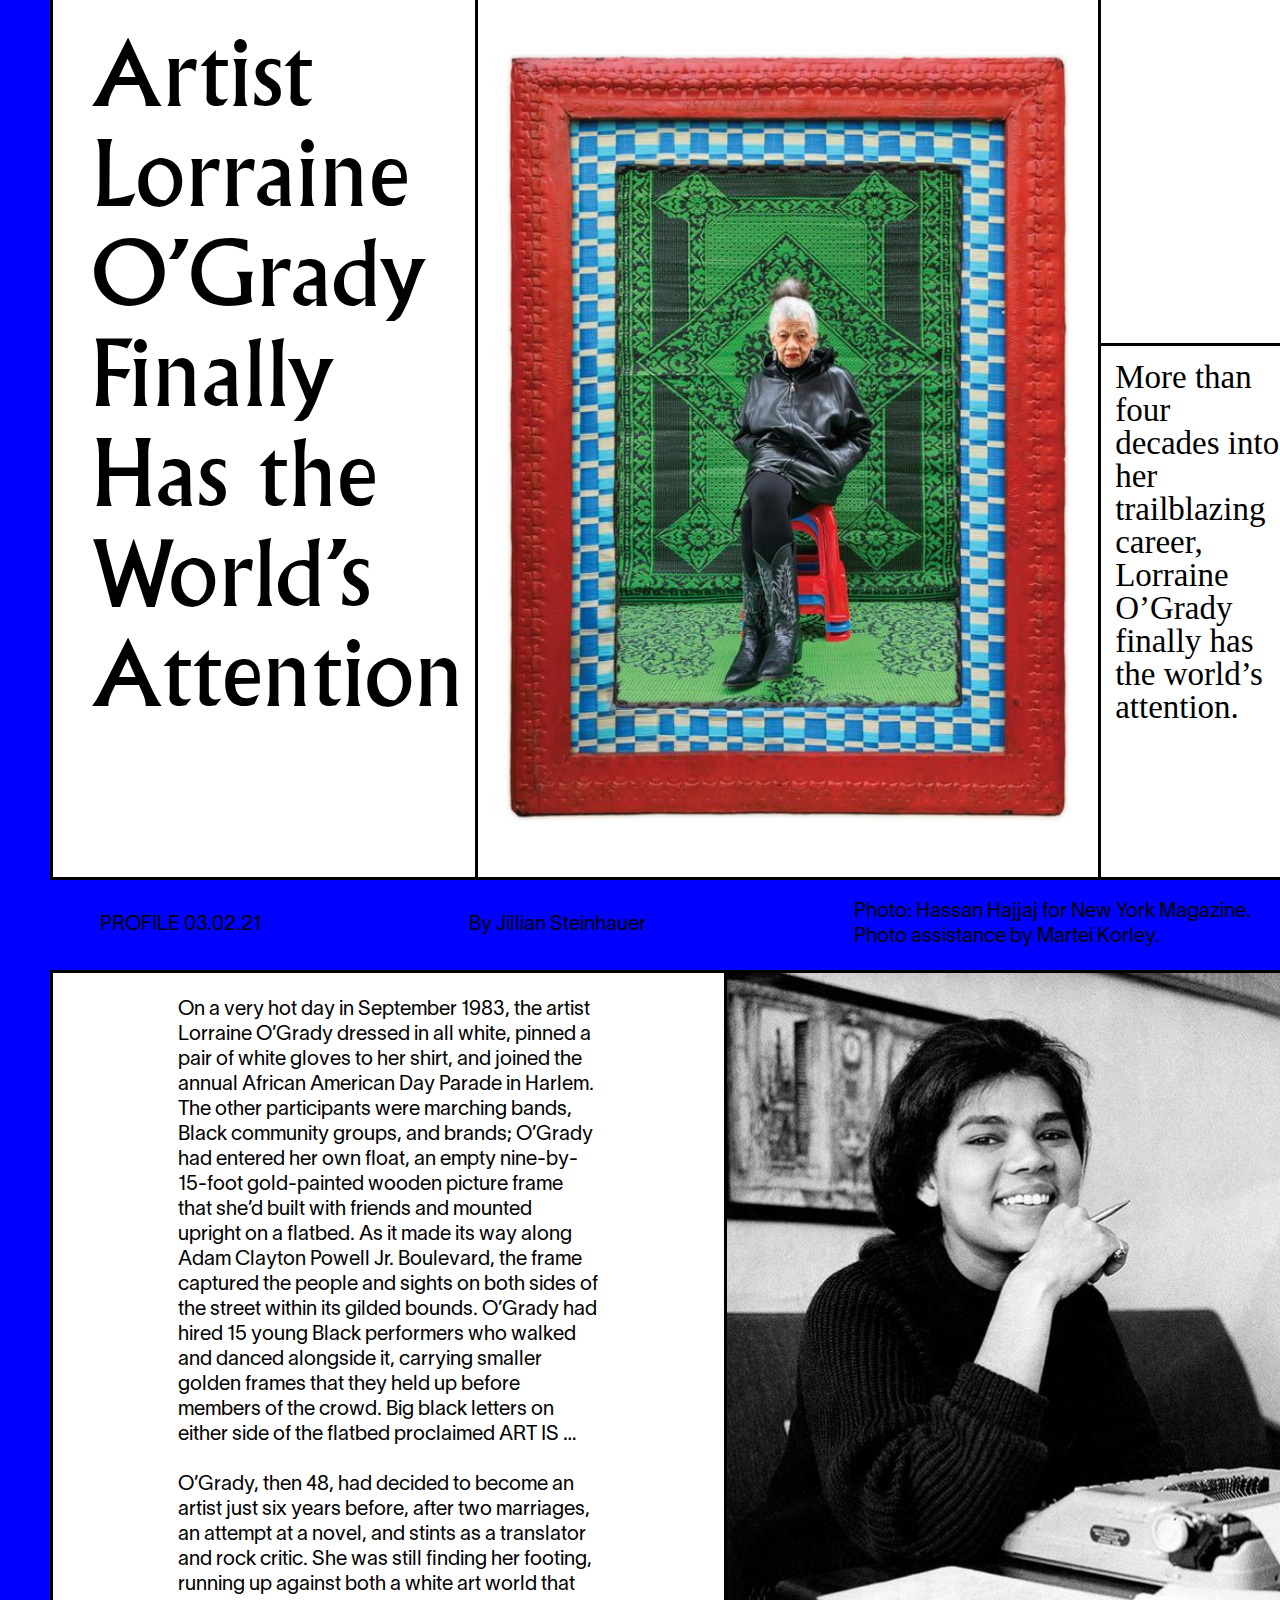
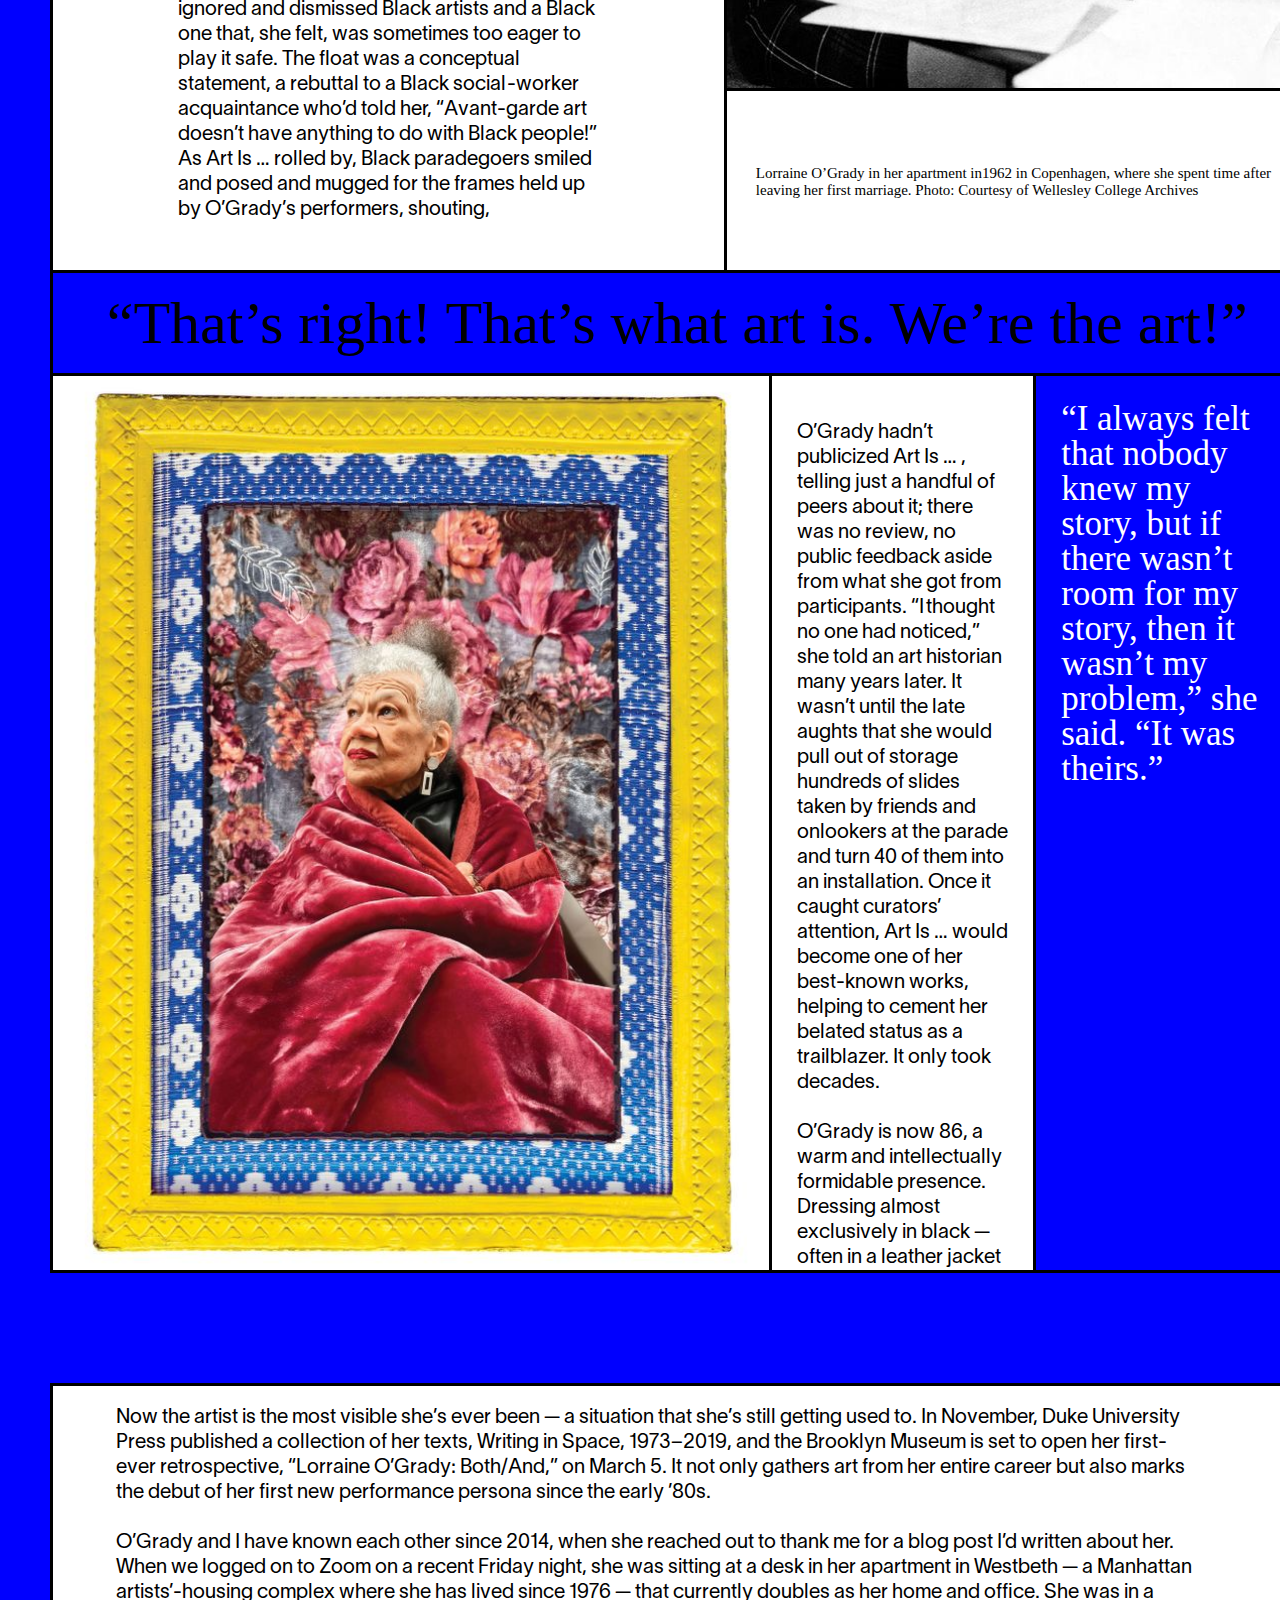
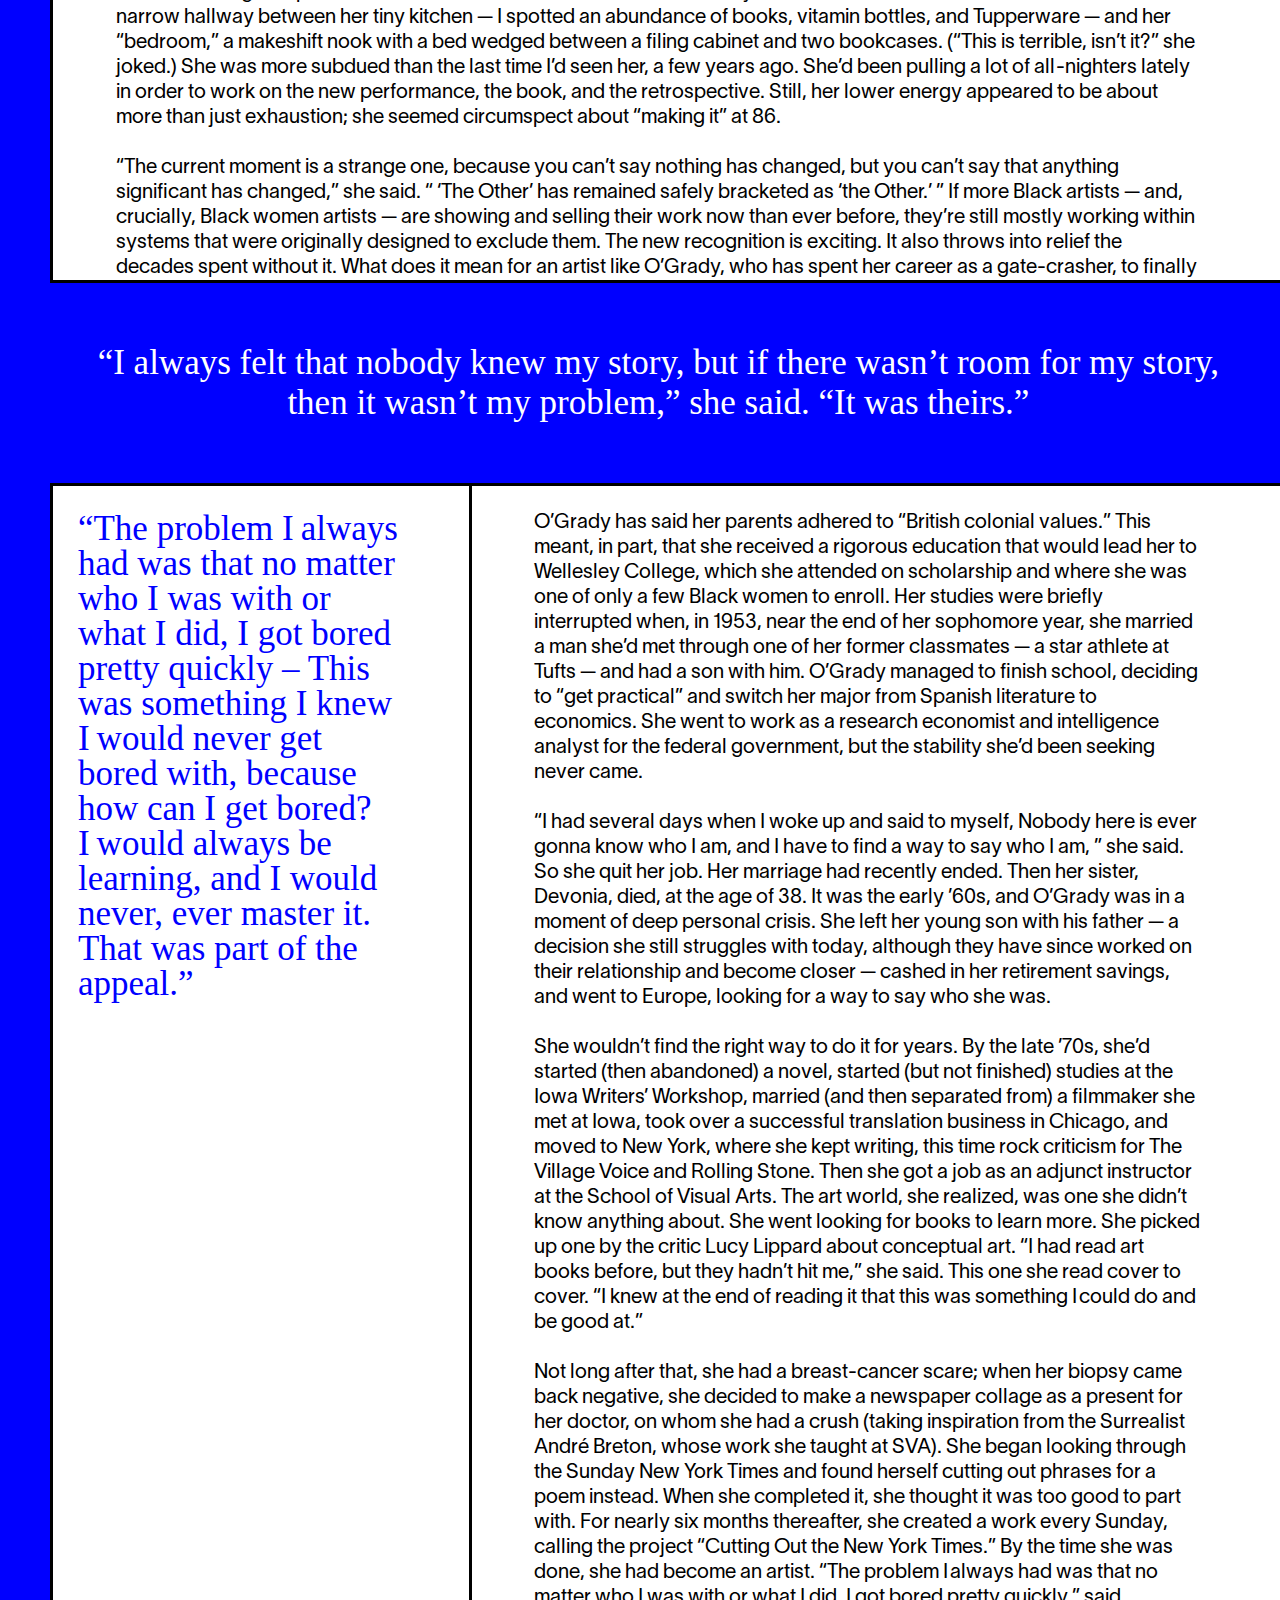
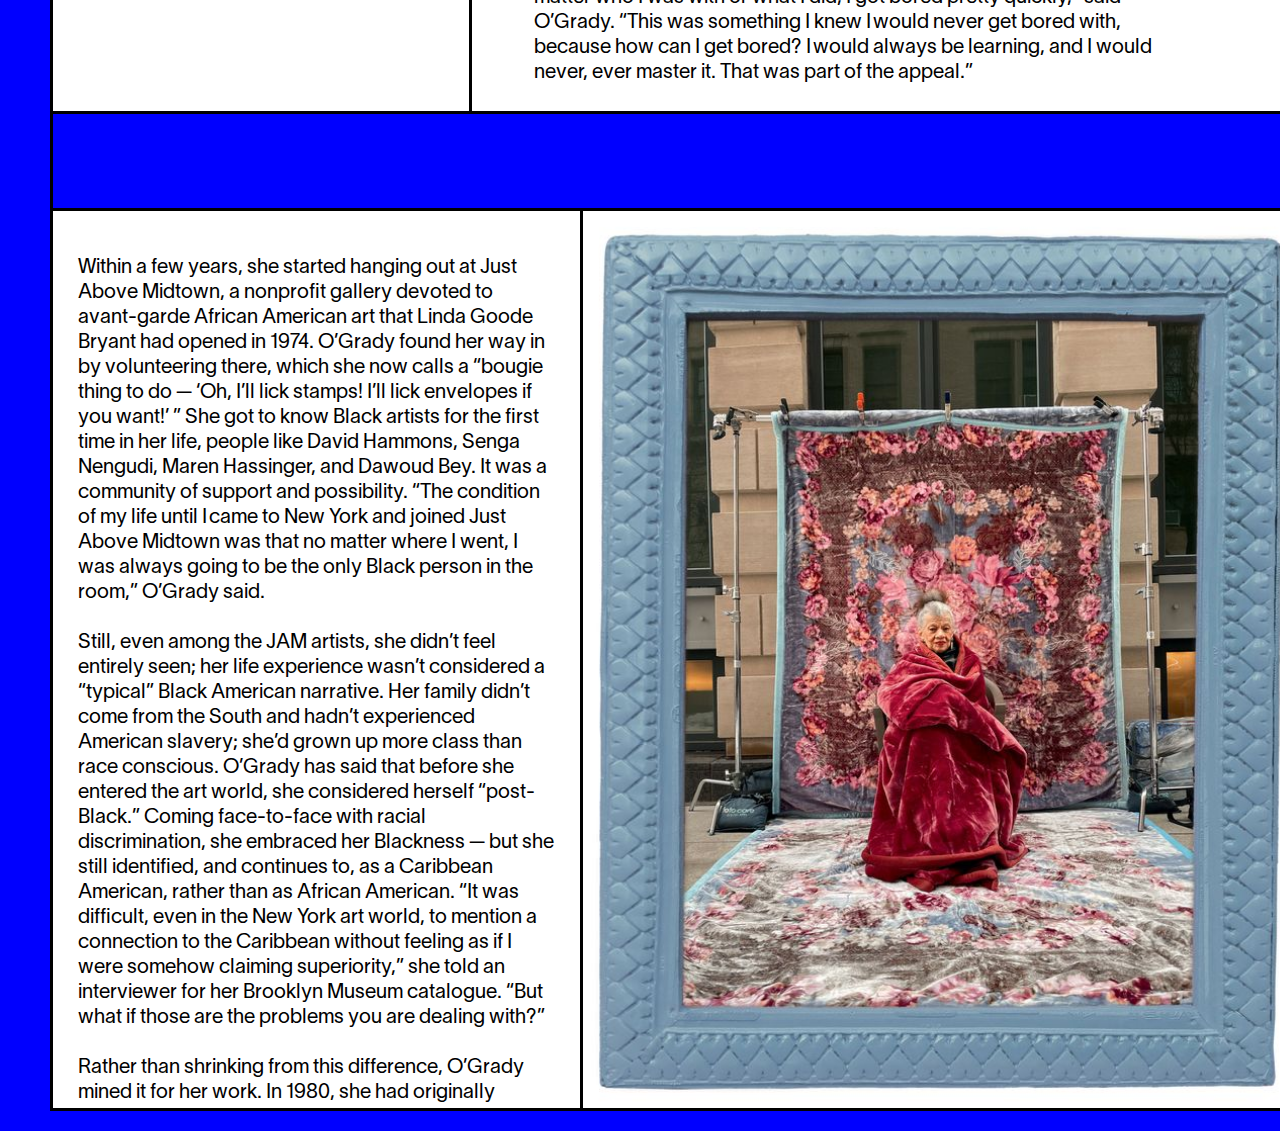
==== two.html @ f1df0211 "1" ====
<!DOCTYPE html>
<html lang="en">
    <head>
    	<meta http-equiv="x-ua-compatible" content="ie=edge">
        <meta charset="utf-8"> 
       	<meta name="viewport" content="width=device-width, initial-scale=1">
        <title>Grad Type 2 / P2 / O1</title>

        <link rel="stylesheet" href="two.css">

    </head>

    <body>
        
        <div class="intro">
       
                <p class= "title"> Artist Lorraine O’Grady Finally Has the World’s Attention</p>
         <p class="imageone" alt="Lorraine O'Grady Seated in Chair" ></p>
         <div class="introleft">
             <p class="spacer"></p>
         <p class="subheader"> More than four decades into her trailblazing career, Lorraine O’Grady finally has the world’s attention.</p>
         
        </div>
        </div>
                
            
            <div class="byline">
                <p class= "profile"> PROFILE 03.02.21</p>
                <p class="author">By Jillian Steinhauer</p>
                <p class="caption">Photo: Hassan Hajjaj for New York Magazine. <br>Photo assistance by Martei Korley.</p>
                
        </div>
  
    
    </div>
    

        </div>

       
        <div class ="flex-container-one">
            <p class="bodyone">On a very hot day in September 1983, the artist Lorraine O’Grady dressed in all white, pinned a pair of white gloves to her shirt, and joined the annual African American Day Parade in Harlem. The other participants were marching bands, Black community groups, and brands; O’Grady had entered her own float, an empty nine-by-15-foot gold-painted wooden picture frame that she’d built with friends and mounted upright on a flatbed. As it made its way along Adam Clayton Powell Jr. Boulevard, the frame captured the people and sights on both sides of the street within its gilded bounds. O’Grady had hired 15 young Black performers who walked and danced alongside it, carrying smaller golden frames that they held up before members of the crowd. Big black letters on either side of the flatbed proclaimed ART IS …<br><br>

                O’Grady, then 48, had decided to become an artist just six years before, after two marriages, an attempt at a novel, and stints as a translator and rock critic. She was still finding her footing, running up against both a white art world that ignored and dismissed Black artists and a Black one that, she felt, was sometimes too eager to play it safe. The float was a conceptual statement, a rebuttal to a Black social-worker acquaintance who’d told her, “Avant-garde art doesn’t have anything to do with Black people!” As Art Is … rolled by, Black paradegoers smiled and posed and mugged for the frames held up by O’Grady’s performers, shouting,<br><br> </p>

                <figure class=imgtwo>
            
                <img class="imagetwo"src="images/imagetwo.jpg" alt="Smiling Lorraine O'Grady in her apartment in 1962 in Copenhagen."><figcaption>Lorraine O’Grady in her apartment in1962 in Copenhagen, where she spent time after leaving her first marriage. Photo: Courtesy of Wellesley College Archives</figcaption></img>
            </figure>
               
            </div>
            

            <p class="pullquoteone">  “That’s right! That’s what art is. We’re the art!”</p>
        </div>
                
            <div class="flex-container-two">

        

                <img class="imagethree" src="images/imagethree.jpg" alt="Close-up of Lorraine O'Grady Seated in Chair" >
            </img>
            

            <div class="text2">

                <p>
                
                O’Grady hadn’t publicized Art Is … , telling just a handful of peers about it; there was no review, no public feedback aside from what she got from participants. “I thought no one had noticed,” she told an art historian many years later. It wasn’t until the late aughts that she would pull out of storage hundreds of slides taken by friends and onlookers at the parade and turn 40 of them into an installation. Once it caught curators’ attention, Art Is … would become one of her best-known works, helping to cement her belated status as a trailblazer. It only took decades.<br><br>
                
                O’Grady is now 86, a warm and intellectually formidable presence. Dressing almost exclusively in black — often in a leather jacket and tight pants or leggings that hug her thin form — she wears chunky silver jewelry and favors red lipstick. She usually styles her dark curly hair up and forward in a kind of punk-inflected Afro (although the pandemic has forced it into a gray-and-white ponytail). She tends to lean toward you when she speaks, sliding smoothly between two levels of conversation: an accessible one, punctuated by her infectious laugh, and a more rarefied zone. She’s equally given to long, sometimes meandering stories and profoundly succinct expressions of complex ideas.<br><br>
                
                This is as true in public conversations as in private ones. Speaking at a 2015 conference at the National Museum of Women in the Arts, wearing a rubber gorilla mask as part of the anonymous feminist activist group the Guerrilla Girls, she delivered an earnest seven-minute dissection of the phrase “women and artists of color” and the way it leaves out people who are both. At the end, she quipped: “This problem is defeating us, and, I mean, it defeats me, because any time I try to get a language, it just doesn’t work on a poster!”<br><br>
            
                O’Grady has made art using collage, performance, photo installation, and video. She has written criticism and curated shows. She has studied Egyptology and European modernism. Through every medium and subject, she has built a body of work that asserts two key ideas: the centrality of Black women and their stories and the ways in which hybridity — of people, cultures, ideas — has shaped the modern Western world. These are also the central themes of her life, as a Black middle-class Caribbean American woman who has never fit neatly into prescribed categories. “I always felt that nobody knew my story, but if there wasn’t room for my story, then it wasn’t my problem,” she said. “It was theirs.”<br><br></p>
                </div>

        

            

            <p class="pqtwo">  “I always felt that nobody knew my story, but if there wasn’t room for my story, then it wasn’t my problem,” she said. “It was theirs.”</p>
        </div>
                
        </div>
             
    </div>
<div>
    <p class="spacertwo"></p>
</div>




<div class ="flex-container-three">

        <p>Now the artist is the most visible she’s ever been — a situation that she’s still getting used to. In November, Duke University Press published a collection of her texts, Writing in Space, 1973–2019, and the Brooklyn Museum is set to open her first-ever retrospective, “Lorraine O’Grady: Both/And,” on March 5. It not only gathers art from her entire career but also marks the debut of her first new performance persona since the early ’80s.<br><br>
        
        O’Grady and I have known each other since 2014, when she reached out to thank me for a blog post I’d written about her. When we logged on to Zoom on a recent Friday night, she was sitting at a desk in her apartment in Westbeth — a Manhattan artists’-housing complex where she has lived since 1976 — that currently doubles as her home and office. She was in a narrow hallway between her tiny kitchen — I spotted an abundance of books, vitamin bottles, and Tupperware — and her “bedroom,” a makeshift nook with a bed wedged between a filing cabinet and two bookcases. (“This is terrible, isn’t it?” she joked.) She was more subdued than the last time I’d seen her, a few years ago. She’d been pulling a lot of all-nighters lately in order to work on the new performance, the book, and the retrospective. Still, her lower energy appeared to be about more than just exhaustion; she seemed circumspect about “making it” at 86.<br><br>
        
        “The current moment is a strange one, because you can’t say nothing has changed, but you can’t say that anything significant has changed,” she said. “ ‘The Other’ has remained safely bracketed as ‘the Other.’ ” If more Black artists — and, crucially, Black women artists — are showing and selling their work now than ever before, they’re still mostly working within systems that were originally designed to exclude them. The new recognition is exciting. It also throws into relief the decades spent without it. What does it mean for an artist like O’Grady, who has spent her career as a gate-crasher, to finally be welcomed in?<br><br>

        Lorraine’s parents, Lena and Edwin O’Grady, were both born in Jamaica, but they met at a cricket match in Boston in the 1920s. Lorraine was born on September 21, 1934, 11 years after her older sister, Devonia. The girls grew up first on an Irish immigrant block, then a Jewish one; the little West Indian community they were part of was centered on an Episcopal church. Lena and Edwin had both come from well-educated upper- and middle-class families in Jamaica, but upon arrival in the U.S., they’d been forced into working-class jobs.<br><br>

        Boston was a heavily white city at the time, and O’Grady said her class-conscious parents didn’t relate to many of the African Americans there, including upper-class Black Bostonians. “They felt that they were looked down on,” she said. “They had different styles, different tastes, different everything. They couldn’t bridge the gap, and they didn’t want to, actually — I think it was self-defense.” Still, she remembers that when her mother spoke to other members of the exclusive Black women’s social club she’d joined, she tried to disguise her Jamaican accent. “It would drive me nuts,” O’Grady said, “to see her contorting herself. I liked the way she talked.”<br><br>

    </p>


</div>

<div class="pqthree">  “I always felt that nobody knew my story, but if there wasn’t room for my story, then it wasn’t my problem,” she said. “It was theirs.”
</div>
</div>


<div class="flexbox-container-four">
    <div class="pqfour">  “The problem I always had was that no matter who I was with or what I did, I got bored pretty quickly – This was something I knew I would never get bored with, because how can I get bored? I would always be learning, and I would never, ever master it. That was part of the appeal.”</div>

    <p class="textfour">
        
        O’Grady has said her parents adhered to “British colonial values.” This meant, in part, that she received a rigorous education that would lead her to Wellesley College, which she attended on scholarship and where she was one of only a few Black women to enroll. Her studies were briefly interrupted when, in 1953, near the end of her sophomore year, she married a man she’d met through one of her former classmates — a star athlete at Tufts — and had a son with him. O’Grady managed to finish school, deciding to “get practical” and switch her major from Spanish literature to economics. She went to work as a research economist and intelligence analyst for the federal government, but the stability she’d been seeking never came.<br><br>
        
        “I had several days when I woke up and said to myself, Nobody here is ever gonna know who I am, and I have to find a way to say who I am, ” she said. So she quit her job. Her marriage had recently ended. Then her sister, Devonia, died, at the age of 38. It was the early ’60s, and O’Grady was in a moment of deep personal crisis. She left her young son with his father — a decision she still struggles with today, although they have since worked on their relationship and become closer — cashed in her retirement savings, and went to Europe, looking for a way to say who she was.<br><br>
        
        She wouldn’t find the right way to do it for years. By the late ’70s, she’d started (then abandoned) a novel, started (but not finished) studies at the Iowa Writers’ Workshop, married (and then separated from) a filmmaker she met at Iowa, took over a successful translation business in Chicago, and moved to New York, where she kept writing, this time rock criticism for The Village Voice and Rolling Stone. Then she got a job as an adjunct instructor at the School of Visual Arts. The art world, she realized, was one she didn’t know anything about. She went looking for books to learn more. She picked up one by the critic Lucy Lippard about conceptual art. “I had read art books before, but they hadn’t hit me,” she said. This one she read cover to cover. “I knew at the end of reading it that this was something I could do and be good at.”<br><br>
        
        Not long after that, she had a breast-cancer scare; when her biopsy came back negative, she decided to make a newspaper collage as a present for her doctor, on whom she had a crush (taking inspiration from the Surrealist André Breton, whose work she taught at SVA). She began looking through the Sunday New York Times and found herself cutting out phrases for a poem instead. When she completed it, she thought it was too good to part with. For nearly six months thereafter, she created a work every Sunday, calling the project “Cutting Out the New York Times.” By the time she was done, she had become an artist. “The problem I always had was that no matter who I was with or what I did, I got bored pretty quickly,” said O’Grady. “This was something I knew I would never get bored with, because how can I get bored? I would always be learning, and I would never, ever master it. That was part of the appeal.”<br><br></p>

     

    </div>

    <div>
        <p class="spacerthree"></p>
    </div>

    <div class= "flexbox-container-five">
        <div class= "textfive">
       
        <p >Within a few years, she started hanging out at Just Above Midtown, a nonprofit gallery devoted to avant-garde African American art that Linda Goode Bryant had opened in 1974. O’Grady found her way in by volunteering there, which she now calls a “bougie thing to do — ‘Oh, I’ll lick stamps! I’ll lick envelopes if you want!’ ” She got to know Black artists for the first time in her life, people like David Hammons, Senga Nengudi, Maren Hassinger, and Dawoud Bey. It was a community of support and possibility. “The condition of my life until I came to New York and joined Just Above Midtown was that no matter where I went, I was always going to be the only Black person in the room,” O’Grady said.<br><br>
        
        Still, even among the JAM artists, she didn’t feel entirely seen; her life experience wasn’t considered a “typical” Black American narrative. Her family didn’t come from the South and hadn’t experienced American slavery; she’d grown up more class than race conscious. O’Grady has said that before she entered the art world, she considered herself “post-Black.” Coming face-to-face with racial discrimination, she embraced her Blackness — but she still identified, and continues to, as a Caribbean American, rather than as African American. “It was difficult, even in the New York art world, to mention a connection to the Caribbean without feeling as if I were somehow claiming superiority,” she told an interviewer for her Brooklyn Museum catalogue. “But what if those are the problems you are dealing with?”<br><br>
        
        Rather than shrinking from this difference, O’Grady mined it for her work. In 1980, she had originally planned to attend her 25th reunion at Wellesley. Instead, she debuted a performance persona that would allow her to both enter and critique the art world at the same time: Mlle Bourgeoise Noire, otherwise known as Miss Black Middle-Class, of Boston. This avatar came to O’Grady one day as she was walking through Union Square. The artist imagined her as the winner of an international beauty pageant held in Cayenne, French Guiana, in 1955. She was, perhaps, a version of O’Grady that might have existed in an alternate reality.<br><br>
        
        One night in June, when JAM had an opening, O’Grady showed up unannounced (to everyone except Goode Bryant) wearing a crown, sash, and gown and cape she had made out of 180 pairs of white gloves, acquired from thrift stores around the city. Accompanied by her brother-in-law playing her master of ceremonies, O’Grady as Mlle Bourgeoise Noire circulated among the guests, smiling as she passed out white chrysanthemums. When she’d given them all away, she donned a pair of above-the-elbow white gloves and began to whip herself with a white cat-o’-nine-tails, before shouting a short poem that ended with the line “Black art must take more risks!!!” Then she left.<br><br>
        
        “When she told me about Mlle Bourgeoise Noire and that she wanted to do this, I wondered to myself, Will she take creative risk?” recalled Goode Bryant. “That night answered it. That took so much courage.” Goode Bryant explained that although people in the crowd knew O’Grady, they’d never seen her art and didn’t necessarily anticipate something so radical from the woman who’d been writing the gallery’s press releases. “I don’t know that I expected she would be so stark in her reveal of the layers and contradictions,” Goode Bryant said. “I knew she was on her way at that point.”<br><br></p>

    <p>The following year, O’Grady crashed another opening in the same fashion, this time for a New Museum show that featured nine white contemporary artists who adopted personae in their work. The museum had invited O’Grady to participate in an education program but not to show her own art. (Even that offer was rescinded after her guerrilla performance.) “I was furious at the segregation and the assumptions that the white art world made every day without even thinking about it,” O’Grady said. “But nobody was really saying anything. Everybody was still trying to play nice. I hadn’t been established — I had nothing to lose.” Mlle Bourgeoise Noire became her instrument for calling out the segregation of the New York art scene. Within the next two years, she organized an exhibition that featured 14 white and 14 Black artists, as well as the Art Is … performance, under the guise of the character.<br><br>

        “The thing that feels so distinctive about Lorraine is she confounds so many different people’s expectations,” said Zoé Whitley, who has curated the artist’s work and is now the director of London’s Chisenhale Gallery. When O’Grady was starting out, Whitley said, she faced a dearth of models and options — especially as a Black woman making performance art, which was relatively new and considered by many to be a white genre. She “was really pushing boundaries in terms of gender and race and class or even what art mediums she should adopt,” Whitley said. “She didn’t ask anyone for permission or wait for that to be granted; she accorded that power to herself.”<br><br>
        
        Not all of O’Grady’s early work was so confrontational. In 1982, she staged Rivers, First Draft, or The Woman in Red, an ensemble piece with 17 participants, in Central Park. Starring O’Grady as the titular character, the performance loosely told the story of her navigating the antagonisms of the art world to find her voice as an artist against the backdrop of her Caribbean and New England roots. It was less of a straightforward narrative than what O’Grady called “a collage in space”: Three versions of her at different ages appeared separately and simultaneously, moving through different sequences and actions until, at the end, they united and walked together through a stream. “I would say that the Mlle Bourgeoise Noire project, those pieces were not the core of my work,” she told me. “The core was this other work that combined self-exploration with cultural critique.”<br><br>
        
        That quality grew more pronounced over time as she abandoned performance and moved her work to the wall. Her first solo show, at INTAR gallery in midtown in 1991, featured a group of photomontages now collectively titled “Body Is the Ground of My Experience.” These surreal, playful, and sometimes dark pieces, such as The Fir-Palm, which shows a composite tree springing from a Black woman’s navel, posit Black women’s bodies as a kind of ground zero for Western culture — a subject O’Grady continued to investigate the following year with “Olympia’s Maid.” Referencing the Black woman in Manet’s 1863 painting Olympia, this groundbreaking essay asserted the need for Black women to reclaim their subjectivity. One line perfectly sums up her ethos: “Critiquing them does not show who you are: it cannot turn you from an object into a subject of history.”<br><br>
        
        Soon after, O’Grady would add a postscript: Western culture is structured by binaries and a logic of either-or — good versus evil, black versus white — that create supremacies. The solution is to embrace the concept of “both/and,” the coexistence of supposed opposites. Plurality and hybridity as the norm. “Look, I’m not somebody who tries to say we’re all the same. The differences are real,” O’Grady told me. “The problem isn’t the differences. The problem is the hierarchization of the differences.”<br><br>
        
        The idea of “both/and” has manifested most clearly in her use of diptychs — for instance, placing images of the ancient Egyptian queen Nefertiti next to photographs of her sister in the work Miscegenated Family Album; between them, there is an implied connection, a gap, and a tension. It’s also there in the multiplicity of a piece like Rivers, the duality of both gazing outward and in, and in O’Grady herself, a product of several heritages, “living on a hyphen,” as she put it. It informs her overall approach, which is to treat everything as unfixed.<br><br>
        
        O’Grady was constantly refining her ideas, but she still wasn’t finding the audience she wanted. Even her solo exhibition hadn’t been received as she’d hoped: Operation Desert Storm started the week before it opened, gluing New Yorkers to their TVs. The show was important to her, said O’Grady, “but it was like a stone dropping into the middle of the ocean.”<br><br></p>

       
        </div>
      

        <img class="imagefour" src="images/imagefour.jpg" alt="Close-up of Lorraine O'Grady Seated in Chair" >
        
</div>
</div>
</div>
        
    </body>
</body>
</html>
---- two.css ----
* {
  box-sizing: border-box;
}

@font-face {
  font-family:'fugue-regular' ;
  src: url('fonts/three/fugue_regular.otf')format('opentype');
}

@font-face {
  font-family:'Universe' ;
  src: url('fonts/four/UniversNextPro-LightExt.otf')format('opentype');
}

@font-face {
  font-family:'Albertus' ;
  src: url('fonts/two/Monotype\ -\ AlbertusMTPro\ copy.otf')format('opentype');
}

@font-face {
  font-family:'Rigraf' ;
  src: url('fonts/one/DXRigraf-SemiBold.otf')format('opentype');
}

@font-face {
  font-family:'Lou' ;
  src: url('fonts/four/Lausanne-300.otf')format('opentype');
}

body {
  width: 98%;
  height: 100%;
  padding: 0;
  overflow:scroll;
  font-size: 20px;
  overflow-x: hidden;
  margin-left:50px;
  margin-top:-20px;
  background-color: blue;
 
}

.intro{
display:flex;
flex-direction: row;
padding-top:1%;
height: 100vh;
background-color: white;
}

p{
  font-family: 'Lou';
  line-height: 25px;
}

.title{
  height:auto;
  border:black;
  border-style: solid;
  margin:0;
  width: 40%;
  min-height:50%;
  overflow:scroll;

  padding:3%;
  font-family: 'Albertus';
  font-size: 90px;
  line-height: 100px;


  animation-name: flashthree;
  animation: flashthree 2s step-start infinite;
}

@keyframes flashthree{
  
  0% { opacity: 1.0;color:blue }
  50% { opacity: 1.0;color:blue;}
  100% { opacity: 1.0; color:black;}

}

.imageone{
  height:auto;
  border:black;
  border-style: solid;
  border-right:none;
  border-left:none;
  margin:0;
  width: 60%;
  background-image: url('images/imageone.jpg');
  background-size: 100%;
  background-repeat: no-repeat;
  background-position: center;
  overflow:scroll;
 
}


.introleft{
  flex-direction: column;
  height:auto;
  border:black;
  border-style: solid;
  border-top:none;
  border-right:none;
  border-left:none;
  margin:0;
  width: 20%;
  

}

.spacer{
  border:black;
  border-style: solid;
  margin:0;
  height:40%;

  animation-name: gotwo;
  animation: gotwo 2s step-start infinite;


}
@keyframes gotwo{
  
  0% { opacity: 1.0; background-color: white;}
  50% { opacity: 1.0; background-color: white;}
  100% { opacity: 1.0; background-color: blue;}

}

.subheader{
  height:60%;
  overflow:scroll;
  border:black;
  border-style: solid;
  border-bottom: none;
  border-top: none;
  margin:0;
  width: 100%;
  padding:7%;
  padding-right:10%;

  font-family: 'fugue';
  font-size: 33px;
  line-height: 33px;

  animation-name: go;
  animation: go 2s step-start infinite;

}

@keyframes go{
  
  0% { opacity: 1.0; background-color: white; color:blue }
  50% { opacity: 1.0; background-color: blue; color:white;}
  100% { opacity: 1.0; background-color: white; color:blue;}

}

.byline {
  display:flex;
  flex-direction: row;
  justify-content: space-between;
  width:100%;
  margin:0;
  align-items: center;
 
  
  border-color: black;
  border-style:solid;
  padding-right: 4%;
  padding-left: 4%;
  border-top:none;
  border-left:none;
 
}

.flex-container-one {
  display: flex;
  height:auto;
  flex-direction: row;
  background-color: white;
  height: 100vh;
  margin:0;
}

.bodyone{
  flex-grow:1;
  height:auto;
  min-height: 80%;
  border:black;
  border-style: solid;
  border-right:none;
  border-top:none;
  margin:0;
  padding-top:2%;
  padding-right:10%;
  padding-left:10%;
 

}

.imgtwo{
  flex-grow:1;
  min-height: 100px;
  height:100%;
  border:black;
  border-style: solid;
  border-top:none;
  margin:0;

}

.imagetwo{
  height: 80%;
  border:black;
  border-style: solid;
  border-top:none;
  border-left:none;
}

figcaption{
  overflow:scroll;
  padding-left:5%;
  padding-right:5%;
  font-family: 'fugue';
  font-size: 15px;
  min-height:20%;
  padding-top:12%;
  
  
}

.pullquoteone{
  flex-direction: row;
  
  width:100%;
  height:100px;
  border:black;
  border-style: solid;
  border-top:none;
  border-bottom:none;
  font-family: 'fugue';
  font-size:60px;
  align-items: center;
  justify-content: center;
  margin:0;

  animation-name: flash;
  animation: flash 2s step-start infinite;
  
}

.pullquoteone {
  display:flex;
  flex-direction: row;
  justify-content: center;
  width:100%;
  height:100px;
  margin:0;
  align-items: center;
}

  @keyframes flash{
  
    0% { opacity: 1.0; background-color: white; color:blue;}
    50% { opacity: 1.0; background-color: blue; color:white; border-left:none;}
    100% { opacity: 1.0; background-color: white; color:blue;}
  
  }

  .flex-container-two{
    display:flex;
    flex-direction: row;
    height: 100vh;
    background-color: white;
    border:black;
    border-style: solid;
    border-top:none;
    }

    .imagethree{
      height:auto;
      border:black;
      border-style: solid;
      border-right:none;
      border-left:none;
      border-bottom:none;
      margin:0;
      width: 60%;
    }

    .text2{
      width:100%;
      height:100%;
      overflow:scroll;
      border:black;
      border-style: solid;
      border-bottom:none;
      padding:2%;
    }

    .pqtwo{
      flex-direction: row;
      width:100%;
      height:auto;
      border:black;
      border-style: solid;
      border-bottom:none;
      border-left:none;
      font-family: 'fugue';
      font-size:35px;
      padding:2%;
      align-items: center;
      justify-content: center;
      margin:0;
      background-color: blue;
      color:white;
      line-height:35px;
    }

    .spacertwo{
      width: 100%;
      height:70px;
    }


  .flex-container-three{
    display:flex;
    flex-direction: row;
    height: 500px;
    overflow:scroll;
    background-color: white;
    border:black;
    border-style: solid;
    border-top:none;
    border:black;
    border-style: solid;
    padding-left:5%;
    padding-right: 8%
    }
    .pqthree {
      display:flex;
      flex-direction: row;
      justify-content: center;
      width:100%;
      height:200px;
      margin:0;
      align-items: center;
      font-family: 'Fugue';
      font-size:35px;
      color:white;
      text-align: center;
      padding-left:2%;
      padding-right:5%;
    }

    .flexbox-container-four{
      display:flex;
      flex-direction: row;
      height: 20%;
      width: 100%;
      background-color: white;
      border:black;
        border-style: solid;
        border-bottom: none;
      }


   

      .pqfour {
       
        justify-content: center;
        width:50%;
        height:auto;
        margin:0;
        align-items: center;
        font-family: 'Fugue';
        font-size:35px;
        line-height: 35px;
        color:blue;
        padding-top: 2%;
        padding-left:2%;
        padding-right:5%;
        border:black;
        border-style: solid;
        border-top:none;
        border-left:none;
        border-bottom:none;

        animation-name: gofour;
        animation: gofour 2s step-start infinite;

      }

      @keyframes gofour{
  
        0% { opacity: 1.0; background-color: white; color:blue }
        50% { opacity: 1.0; background-color: blue; color:white;}
        100% { opacity: 1.0; background-color: white; color:blue;}
      
      }
      .textfour{
        width:100%;
        margin:0;
        padding-left: 5%;
        padding-right: 8%;
        padding-top: 2%;
      }

      .spacerthree{
        width: 100%;
        height:100px;
        border:black;
        border-style: solid;
        margin:0;
      }
      .flexbox-container-five{
        display:flex;
        flex-direction: row;
        height: 100vh;
        background-color: white;
        border:black;
        border-style: solid;
        border-top:none;
        }
    
        .imagefour{
          height:auto;
          border:black;
          border-style: solid;
          border-right:none;
          border-left:none;
          border-top:none;
          border-bottom:none;
          margin:0;
          width: 60%;
        }
    
        .textfive{
          width:100%;
          height:100%;
          overflow:scroll;
          border:black;
          border-style: solid;
          border-bottom:none;
          border-left:none;
          border-top:none;
          padding:2%;
          overflow:scroll;
        }
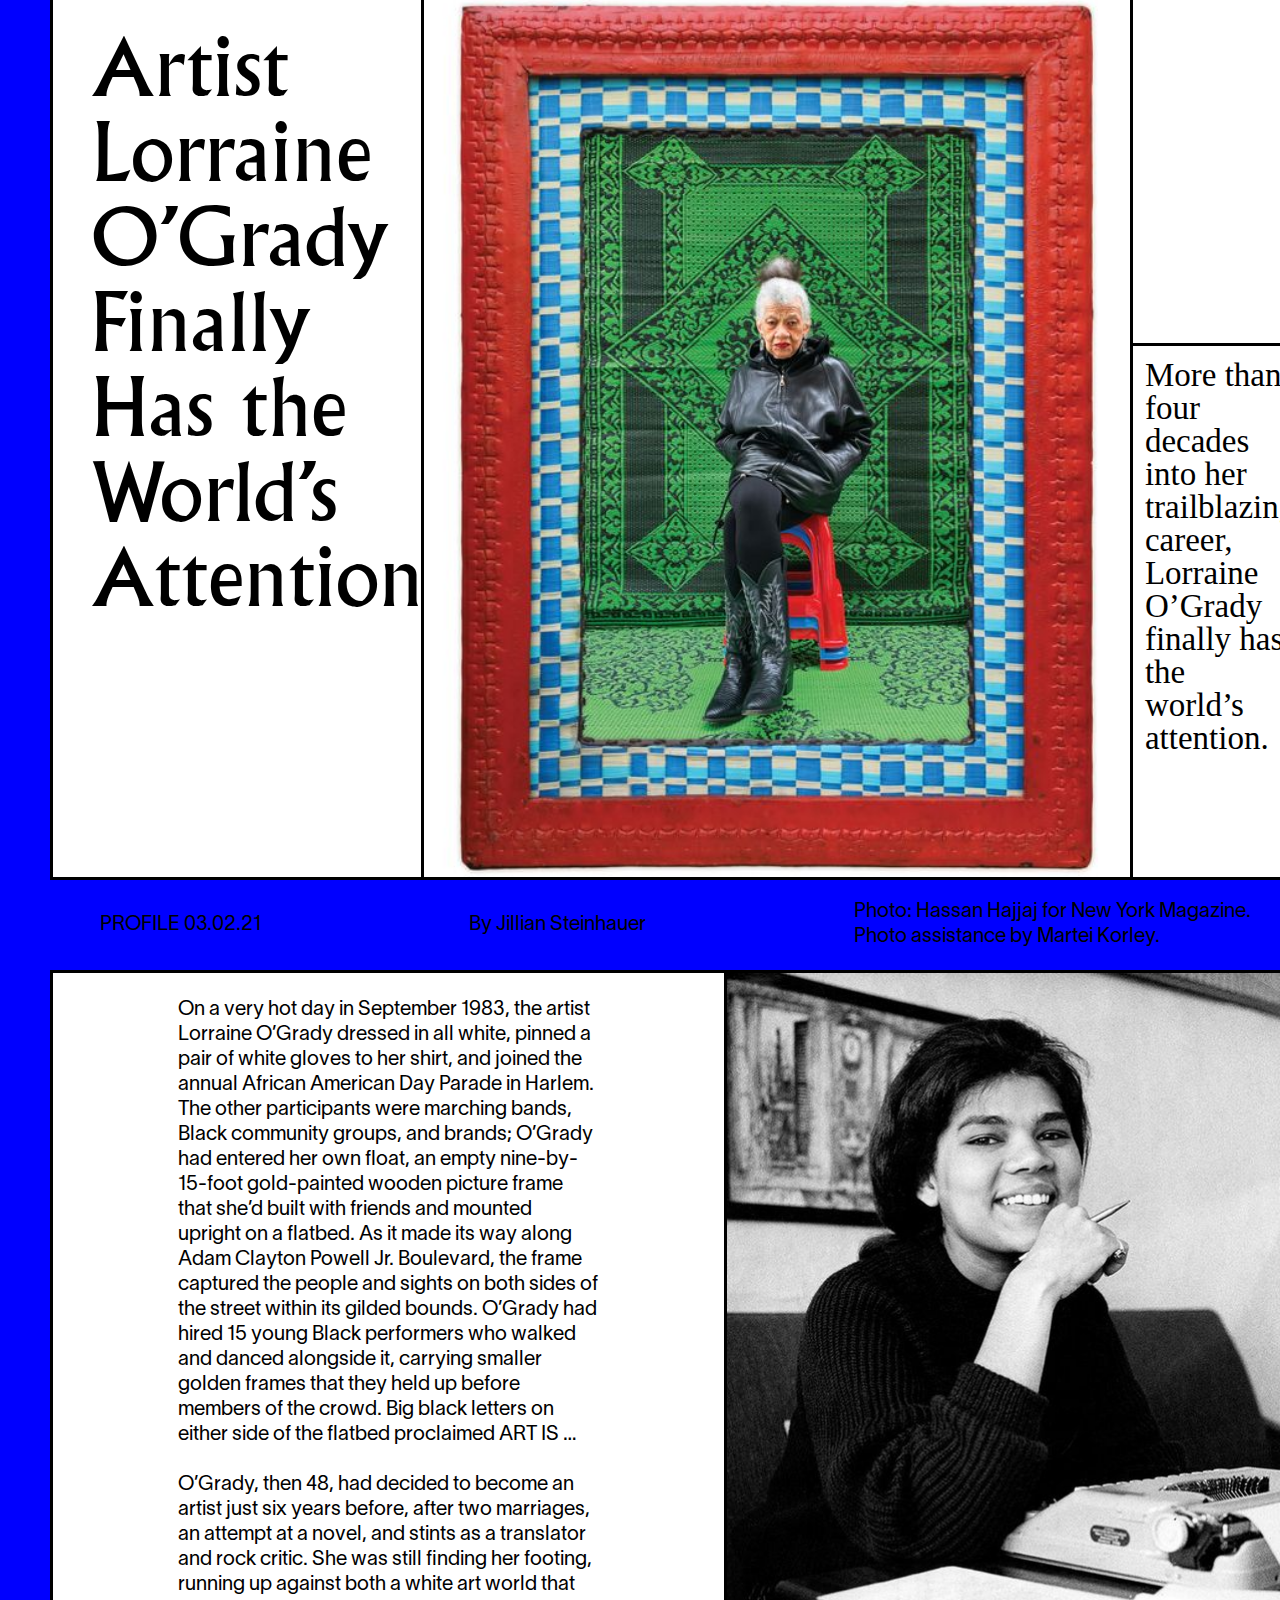
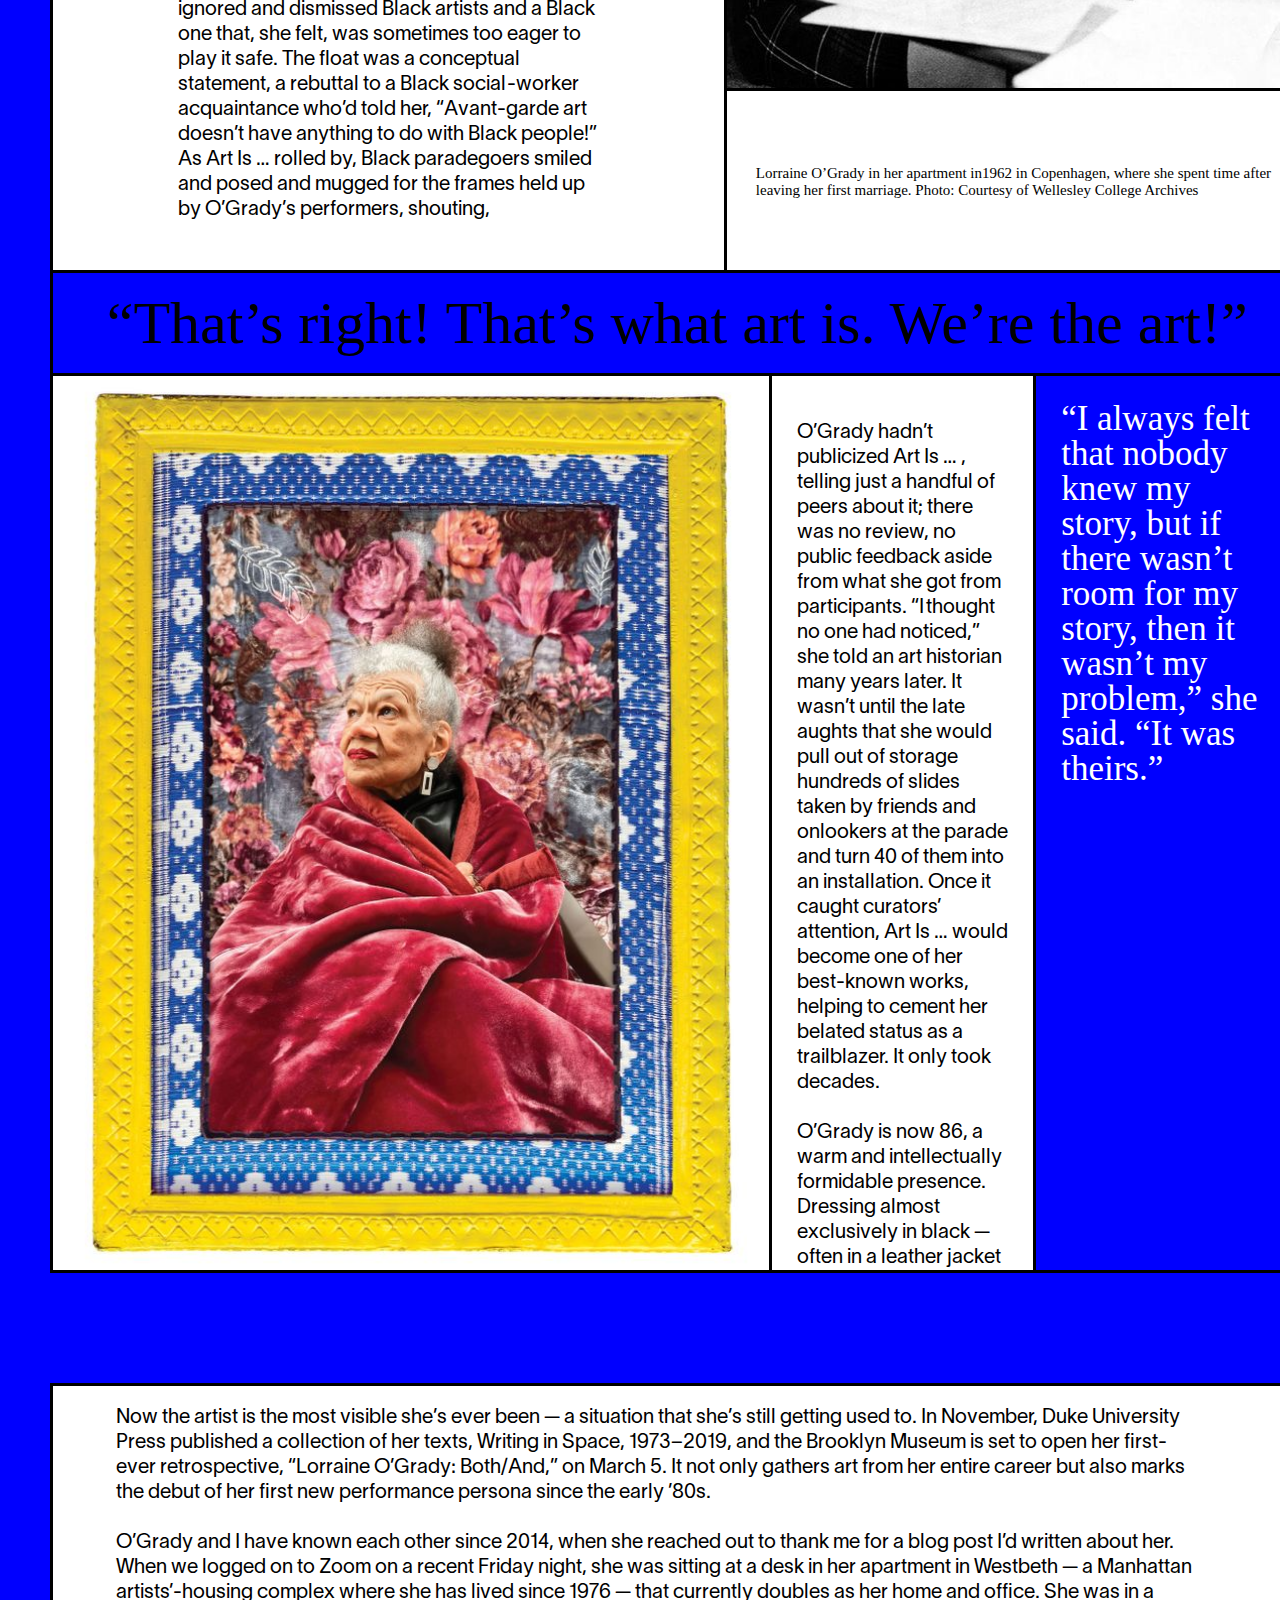
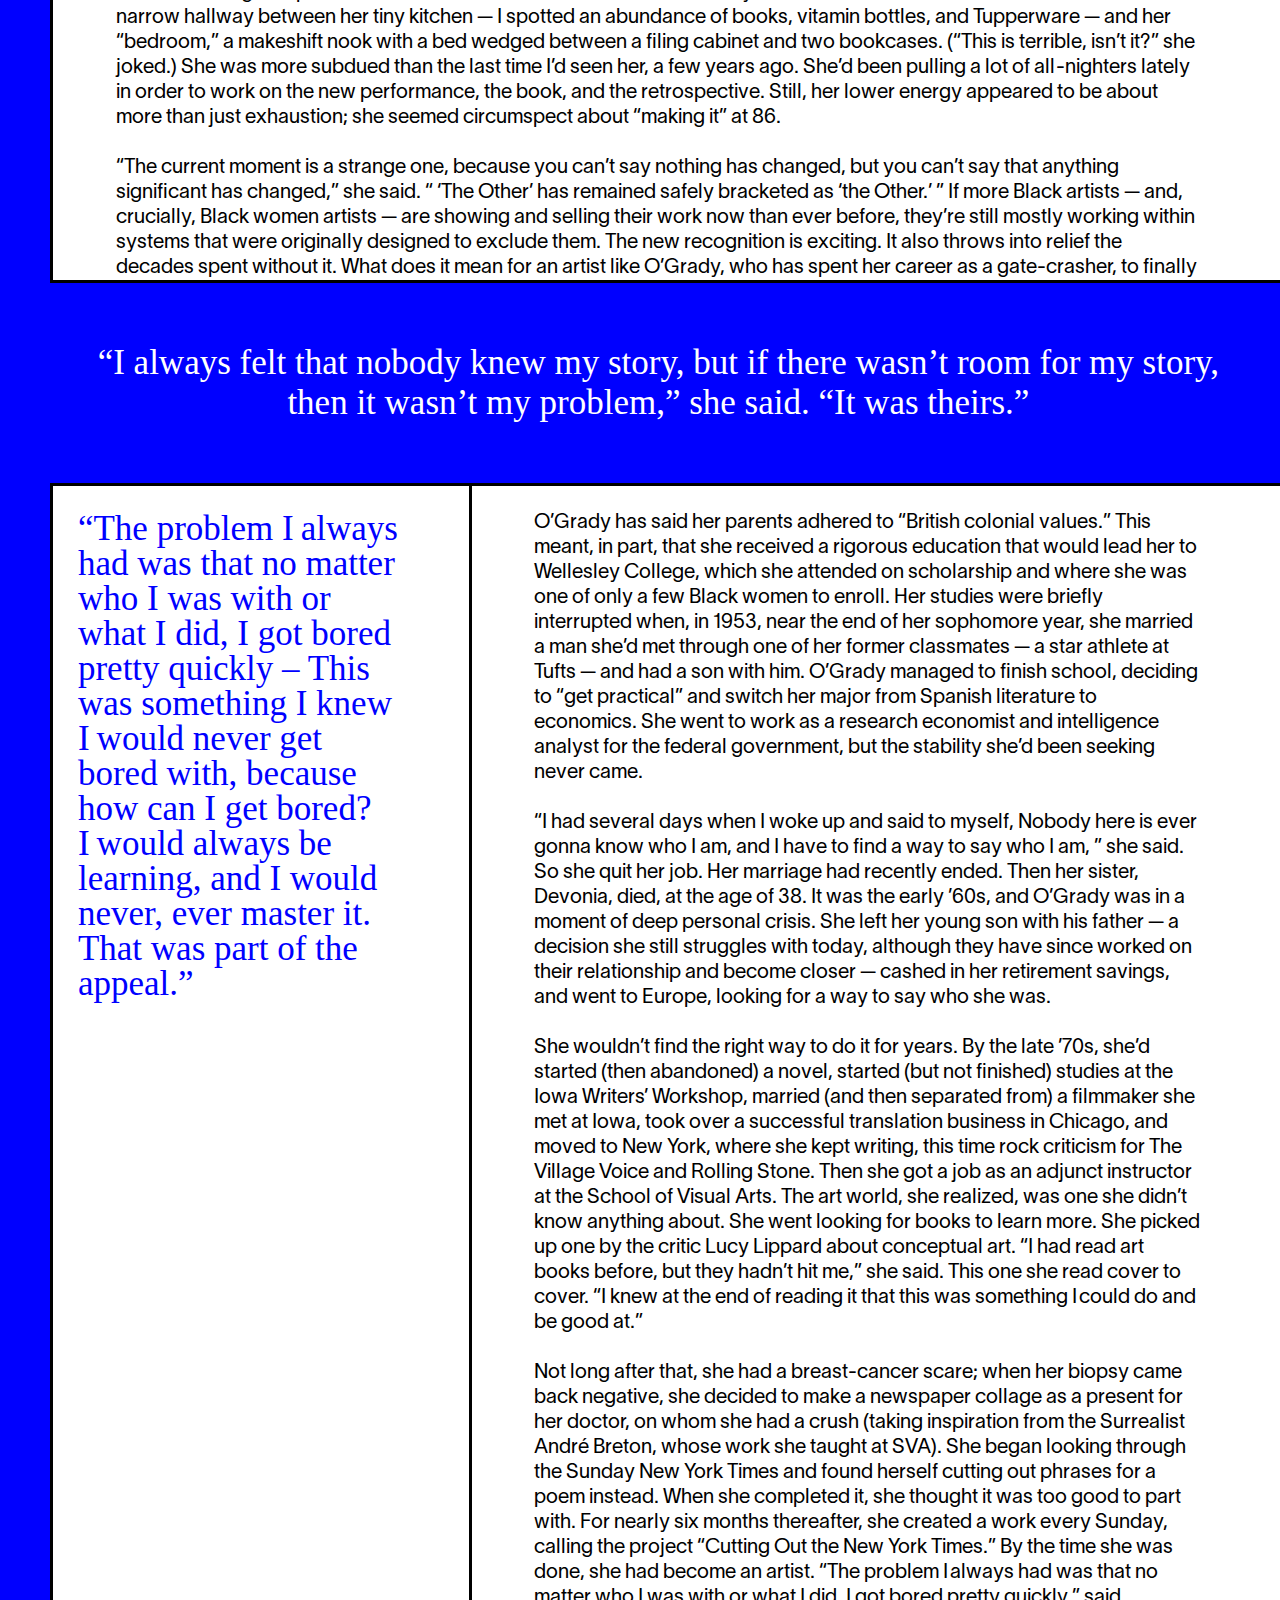
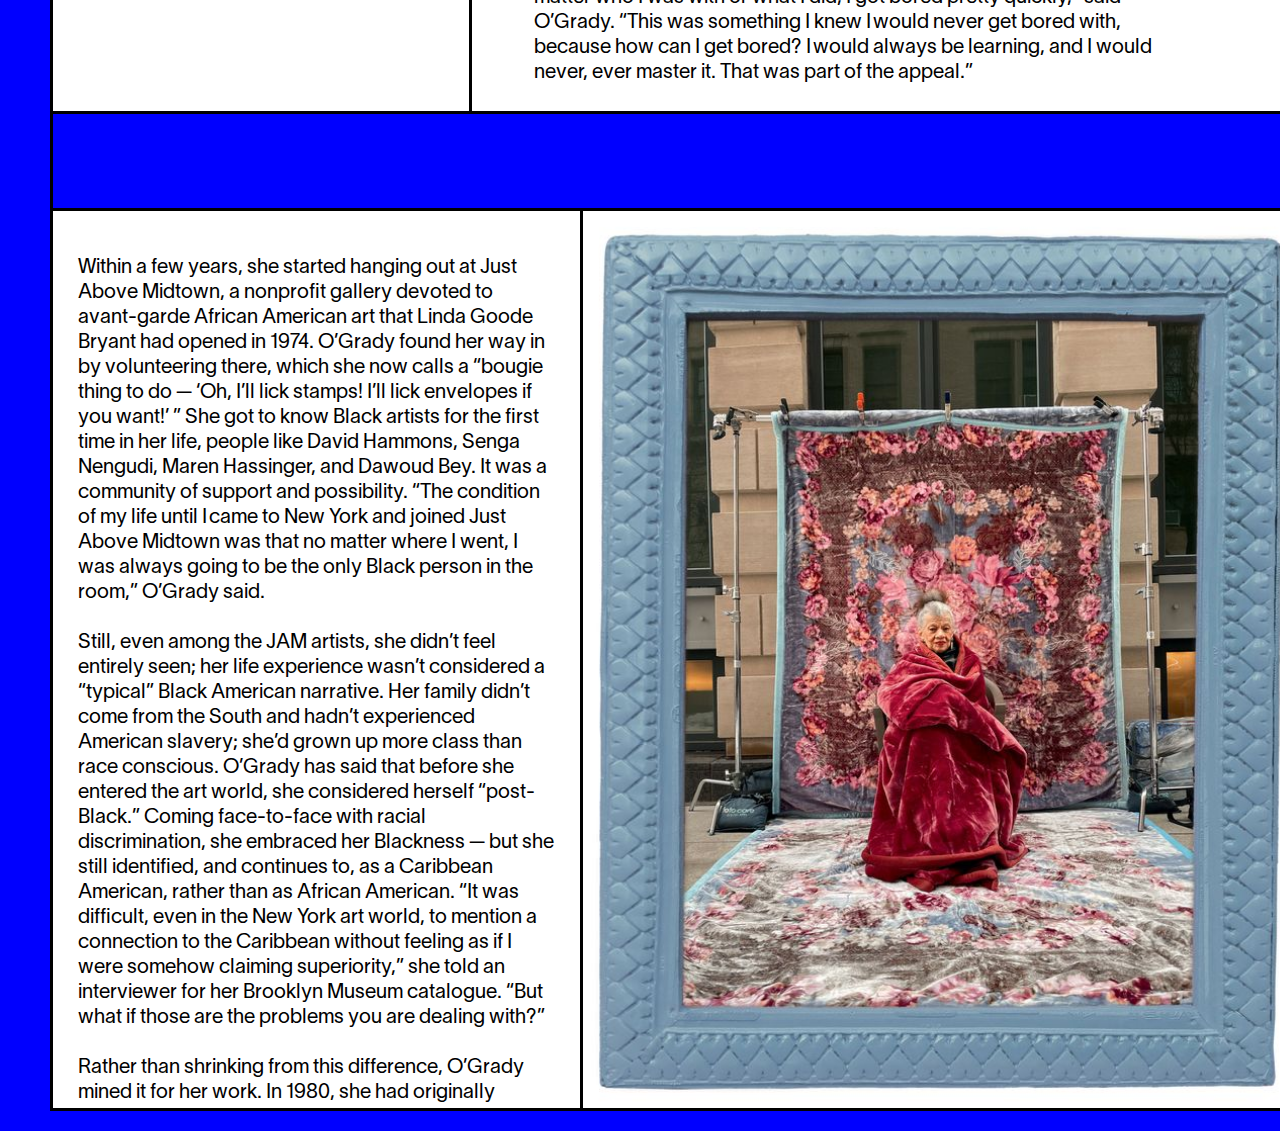
==== commit 200f3a55: "1" ====
--- a/two.html
+++ b/two.html
@@ -15,7 +15,7 @@
         <div class="intro">
        
                 <p class= "title"> Artist Lorraine O’Grady Finally Has the World’s Attention</p>
-         <p class="imageone" alt="Lorraine O'Grady Seated in Chair" ></p>
+         <img class="imageone" src="images/imageone.jpg" alt="Lorraine O'Grady Seated in Chair" ></img>
          <div class="introleft">
              <p class="spacer"></p>
          <p class="subheader"> More than four decades into her trailblazing career, Lorraine O’Grady finally has the world’s attention.</p>
--- a/two.css
+++ b/two.css
@@ -64,8 +64,8 @@
 
   padding:3%;
   font-family: 'Albertus';
-  font-size: 90px;
-  line-height: 100px;
+  font-size: 80px;
+  line-height: 85px;
 
 
   animation-name: flashthree;
@@ -88,11 +88,7 @@
   border-left:none;
   margin:0;
   width: 60%;
-  background-image: url('images/imageone.jpg');
-  background-size: 100%;
-  background-repeat: no-repeat;
-  background-position: center;
-  overflow:scroll;
+  object-fit: contain;
  
 }
 
@@ -210,6 +206,7 @@
   border-style: solid;
   border-top:none;
   margin:0;
+  
 
 }
 
@@ -289,7 +286,8 @@
       border-left:none;
       border-bottom:none;
       margin:0;
-      width: 60%;
+      width: 100%;
+      object-fit: contain;
     }
 
     .text2{
@@ -438,6 +436,8 @@
           border-bottom:none;
           margin:0;
           width: 60%;
+          object-fit:contain;
+          
         }
     
         .textfive{
